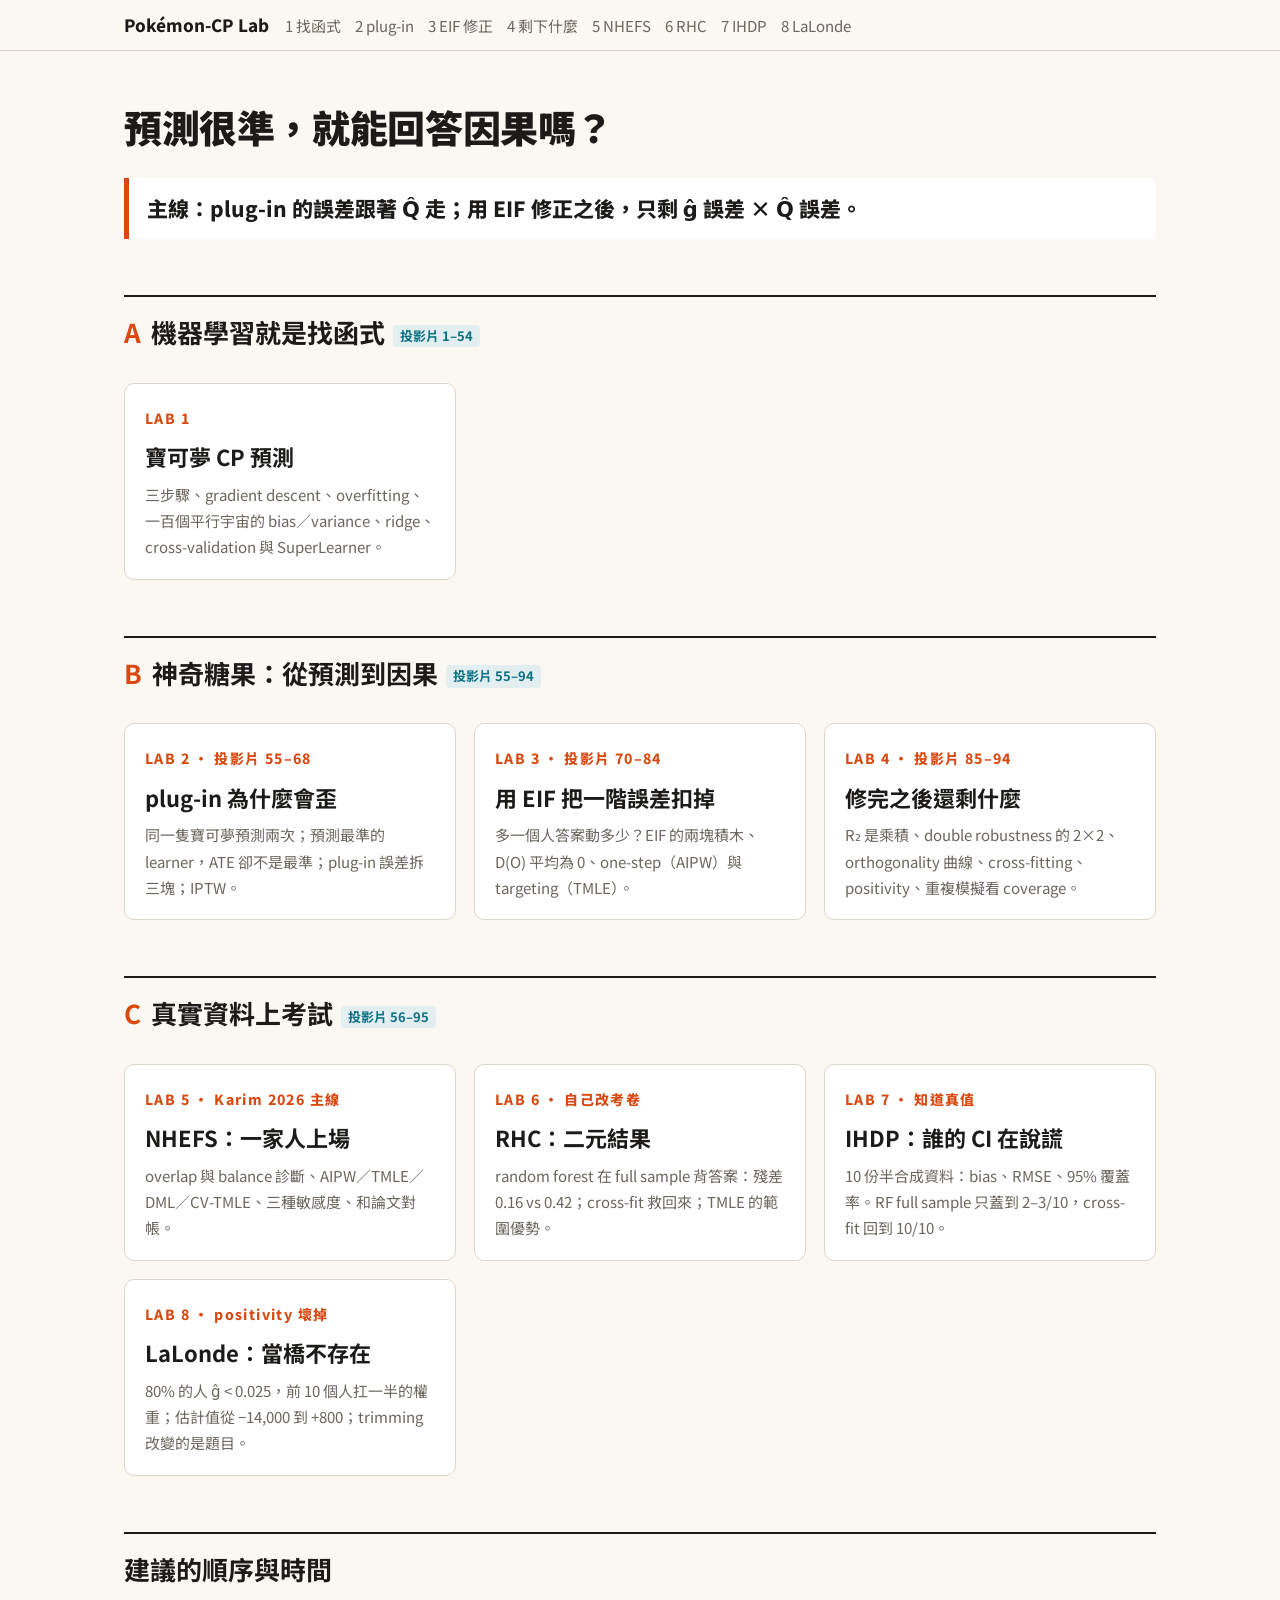
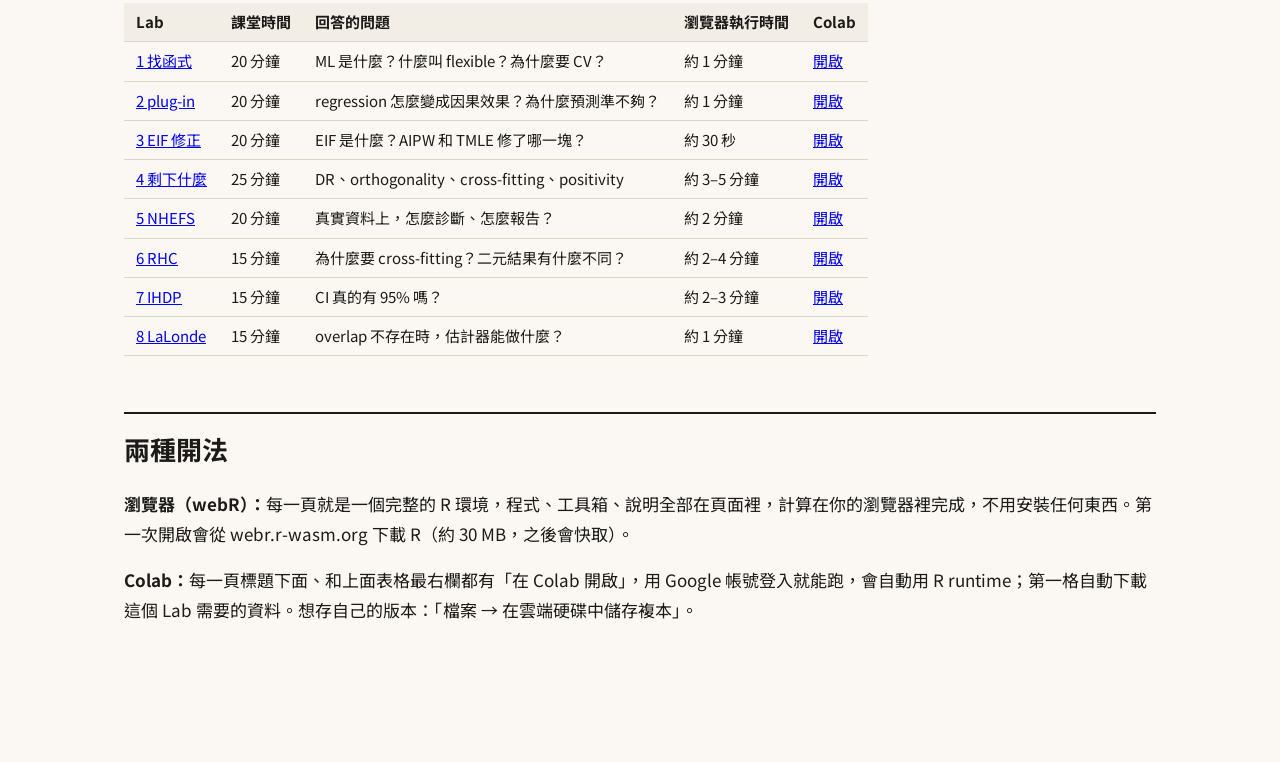
==== index.html @ e5c3b576 "ML" ====
<!doctype html>
<html lang="zh-Hant">
<head>
<meta charset="utf-8">
<meta name="viewport" content="width=device-width, initial-scale=1">
<title>Pokémon-CP Lab</title>
<link rel="preconnect" href="https://fonts.googleapis.com">
<link rel="preconnect" href="https://fonts.gstatic.com" crossorigin>
<link href="https://fonts.googleapis.com/css2?family=JetBrains+Mono:wght@400;600&family=Noto+Sans+TC:wght@400;700;900&display=swap" rel="stylesheet">
<link rel="stylesheet" href="web/style.css?v=8">
</head>
<body>
<header class="top"><div class="wrap">
  <a class="home" href="index.html">Pokémon-CP Lab</a>
  <nav class="labs"><a href="01_ml.html">1 找函式</a><a href="02_plugin.html">2 plug-in</a><a href="03_eif.html">3 EIF 修正</a><a href="04_remainder.html">4 剩下什麼</a><a href="05_nhefs.html">5 NHEFS</a><a href="06_rhc.html">6 RHC</a><a href="07_ihdp.html">7 IHDP</a><a href="08_lalonde.html">8 LaLonde</a></nav>
</div></header>
<main>
<h1>預測很準，就能回答因果嗎？</h1>
<p class="punch">主線：plug-in 的誤差跟著 Q̂ 走；用 EIF 修正之後，只剩 ĝ 誤差 × Q̂ 誤差。</p>

<h2><span class="n">A</span>機器學習就是找函式<span class="slide">投影片 1–54</span></h2>
<div class="cards">
<a class="card" href="01_ml.html"><span class="k">LAB 1</span><h3>寶可夢 CP 預測</h3><p>三步驟、gradient descent、overfitting、一百個平行宇宙的 bias／variance、ridge、cross-validation 與 SuperLearner。</p></a>
</div>

<h2><span class="n">B</span>神奇糖果：從預測到因果<span class="slide">投影片 55–94</span></h2>
<div class="cards">
<a class="card" href="02_plugin.html"><span class="k">LAB 2 · 投影片 55–68</span><h3>plug-in 為什麼會歪</h3><p>同一隻寶可夢預測兩次；預測最準的 learner，ATE 卻不是最準；plug-in 誤差拆三塊；IPTW。</p></a>
<a class="card" href="03_eif.html"><span class="k">LAB 3 · 投影片 70–84</span><h3>用 EIF 把一階誤差扣掉</h3><p>多一個人答案動多少？EIF 的兩塊積木、D(O) 平均為 0、one-step（AIPW）與 targeting（TMLE）。</p></a>
<a class="card" href="04_remainder.html"><span class="k">LAB 4 · 投影片 85–94</span><h3>修完之後還剩什麼</h3><p>R₂ 是乘積、double robustness 的 2×2、orthogonality 曲線、cross-fitting、positivity、重複模擬看 coverage。</p></a>
</div>

<h2><span class="n">C</span>真實資料上考試<span class="slide">投影片 56–95</span></h2>
<div class="cards">
<a class="card" href="05_nhefs.html"><span class="k">LAB 5 · Karim 2026 主線</span><h3>NHEFS：一家人上場</h3><p>overlap 與 balance 診斷、AIPW／TMLE／DML／CV-TMLE、三種敏感度、和論文對帳。</p></a>
<a class="card" href="06_rhc.html"><span class="k">LAB 6 · 自己改考卷</span><h3>RHC：二元結果</h3><p>random forest 在 full sample 背答案：殘差 0.16 vs 0.42；cross-fit 救回來；TMLE 的範圍優勢。</p></a>
<a class="card" href="07_ihdp.html"><span class="k">LAB 7 · 知道真值</span><h3>IHDP：誰的 CI 在說謊</h3><p>10 份半合成資料：bias、RMSE、95% 覆蓋率。RF full sample 只蓋到 2–3/10，cross-fit 回到 10/10。</p></a>
<a class="card" href="08_lalonde.html"><span class="k">LAB 8 · positivity 壞掉</span><h3>LaLonde：當橋不存在</h3><p>80% 的人 ĝ &lt; 0.025，前 10 個人扛一半的權重；估計值從 −14,000 到 +800；trimming 改變的是題目。</p></a>
</div>

<h2>建議的順序與時間</h2>
<table>
<tr><th>Lab</th><th>課堂時間</th><th>回答的問題</th><th>瀏覽器執行時間</th><th>Colab</th></tr>
<tr><td><a href="01_ml.html">1 找函式</a></td><td>20 分鐘</td><td>ML 是什麼？什麼叫 flexible？為什麼要 CV？</td><td>約 1 分鐘</td><td><a href="https://colab.research.google.com/github/kiwi710680/Pokemon-CP/blob/main/colab/01_ml.ipynb" target="_blank" rel="noopener">開啟</a></td></tr>
<tr><td><a href="02_plugin.html">2 plug-in</a></td><td>20 分鐘</td><td>regression 怎麼變成因果效果？為什麼預測準不夠？</td><td>約 1 分鐘</td><td><a href="https://colab.research.google.com/github/kiwi710680/Pokemon-CP/blob/main/colab/02_plugin.ipynb" target="_blank" rel="noopener">開啟</a></td></tr>
<tr><td><a href="03_eif.html">3 EIF 修正</a></td><td>20 分鐘</td><td>EIF 是什麼？AIPW 和 TMLE 修了哪一塊？</td><td>約 30 秒</td><td><a href="https://colab.research.google.com/github/kiwi710680/Pokemon-CP/blob/main/colab/03_eif.ipynb" target="_blank" rel="noopener">開啟</a></td></tr>
<tr><td><a href="04_remainder.html">4 剩下什麼</a></td><td>25 分鐘</td><td>DR、orthogonality、cross-fitting、positivity</td><td>約 3–5 分鐘</td><td><a href="https://colab.research.google.com/github/kiwi710680/Pokemon-CP/blob/main/colab/04_remainder.ipynb" target="_blank" rel="noopener">開啟</a></td></tr>
<tr><td><a href="05_nhefs.html">5 NHEFS</a></td><td>20 分鐘</td><td>真實資料上，怎麼診斷、怎麼報告？</td><td>約 2 分鐘</td><td><a href="https://colab.research.google.com/github/kiwi710680/Pokemon-CP/blob/main/colab/05_nhefs.ipynb" target="_blank" rel="noopener">開啟</a></td></tr>
<tr><td><a href="06_rhc.html">6 RHC</a></td><td>15 分鐘</td><td>為什麼要 cross-fitting？二元結果有什麼不同？</td><td>約 2–4 分鐘</td><td><a href="https://colab.research.google.com/github/kiwi710680/Pokemon-CP/blob/main/colab/06_rhc.ipynb" target="_blank" rel="noopener">開啟</a></td></tr>
<tr><td><a href="07_ihdp.html">7 IHDP</a></td><td>15 分鐘</td><td>CI 真的有 95% 嗎？</td><td>約 2–3 分鐘</td><td><a href="https://colab.research.google.com/github/kiwi710680/Pokemon-CP/blob/main/colab/07_ihdp.ipynb" target="_blank" rel="noopener">開啟</a></td></tr>
<tr><td><a href="08_lalonde.html">8 LaLonde</a></td><td>15 分鐘</td><td>overlap 不存在時，估計器能做什麼？</td><td>約 1 分鐘</td><td><a href="https://colab.research.google.com/github/kiwi710680/Pokemon-CP/blob/main/colab/08_lalonde.ipynb" target="_blank" rel="noopener">開啟</a></td></tr>
</table>

<h2>兩種開法</h2>
<p><b>瀏覽器（webR）：</b>每一頁就是一個完整的 R 環境，程式、工具箱、說明全部在頁面裡，計算在你的瀏覽器裡完成，不用安裝任何東西。第一次開啟會從 webr.r-wasm.org 下載 R（約 30 MB，之後會快取）。</p>
<p><b>Colab：</b>每一頁標題下面、和上面表格最右欄都有「在 Colab 開啟」，用 Google 帳號登入就能跑，會自動用 R runtime；第一格自動下載這個 Lab 需要的資料。想存自己的版本：「檔案 → 在雲端硬碟中儲存複本」。</p>
<!-- 
<h2>資料來源</h2>
<table>
<tr><td>寶可夢</td><td>75 筆 Pokémon GO 紀錄（OpenIntro），課堂切分依投影片重建</td></tr>
<tr><td>神奇糖果</td><td>虛構情境，<code>simulate_candy()</code> 模擬</td></tr>
<tr><td>NHEFS</td><td>CRAN causaldata 套件（MIT）；Hernán &amp; Robins《Causal Inference: What If》</td></tr>
<tr><td>RHC</td><td>Connors et al. (1996) JAMA；Vanderbilt Biostatistics 公開資料（hbiostat.org/data）</td></tr>
<tr><td>IHDP</td><td>Hill (2011) 半合成 benchmark；CEVAE 公開版本 ihdp_npci_1–10</td></tr>
<tr><td>LaLonde</td><td>LaLonde (1986)；Dehejia &amp; Wahba 整理版（users.nber.org/~rdehejia/data）</td></tr>
</table>
<p class="ref">分析方法參考 Karim (2026) <i>Three Routes to One Answer</i> 與其 companion repository（github.com/ehsanx/dml-alternatives）。</p> -->
</main>
</body>
</html>
---- web/style.css ----
:root {
  --bg: #fbf8f3; --ink: #1c1b19; --muted: #6b665e; --rule: #ddd6ca; --panel: #f3eee5;
  --red: #d9480f; --teal: #0b7285; --gold: #e8a317; --code: #fffdf9;
  --sans: "Noto Sans TC", "PingFang TC", "Microsoft JhengHei", system-ui, sans-serif;
  --mono: "JetBrains Mono", Consolas, "SF Mono", Menlo, monospace;
}
* { box-sizing: border-box; }
body { margin: 0; background: var(--bg); color: var(--ink); font-family: var(--sans); line-height: 1.75; font-size: 17px; }
header.top { position: sticky; top: 0; z-index: 5; background: rgba(251,248,243,.94); backdrop-filter: blur(6px); border-bottom: 1px solid var(--rule); }
header.top .wrap { display: flex; align-items: center; gap: 16px; padding: 10px 24px; max-width: 1080px; margin: 0 auto; flex-wrap: wrap; }
header.top a.home { color: var(--ink); font-weight: 800; text-decoration: none; }
nav.labs a { color: var(--muted); text-decoration: none; margin-right: 14px; font-size: 15px; }
nav.labs a[aria-current] { color: var(--red); font-weight: 700; }
#status { margin-left: auto; font-size: 14px; color: var(--muted); }
#status[data-kind="busy"] { color: var(--gold); }
#status[data-kind="ok"] { color: var(--teal); }
#status[data-kind="err"] { color: var(--red); }
main { max-width: 1080px; margin: 0 auto; padding: 24px 24px 120px; }
h1 { font-size: 38px; line-height: 1.25; margin: 28px 0 8px; letter-spacing: -.01em; }
h2 { font-size: 26px; margin: 56px 0 8px; padding-top: 12px; border-top: 2px solid var(--ink); }
h2 .n { color: var(--red); margin-right: 10px; }
p.lead { font-size: 19px; color: var(--muted); margin-top: 0; }
.note { background: var(--panel); border-left: 4px solid var(--gold); padding: 10px 16px; margin: 16px 0; border-radius: 4px; }
.note.warn { border-left-color: var(--red); }
.note.key { border-left-color: var(--teal); }
code { font-family: var(--mono); font-size: .92em; background: var(--panel); padding: 1px 5px; border-radius: 4px; }
.cell { border: 1px solid var(--rule); border-radius: 8px; margin: 18px 0 26px; background: var(--code); overflow: hidden; }
.cell .bar { display: flex; align-items: center; gap: 10px; padding: 6px 10px; background: var(--panel); border-bottom: 1px solid var(--rule); }
.cell .label { font-size: 13px; color: var(--muted); margin-right: auto; }
.cell textarea { display: block; width: 100%; border: 0; resize: vertical; padding: 12px 14px; font-family: var(--mono); font-size: 14px; line-height: 1.55; background: var(--code); color: var(--ink); outline: none; tab-size: 2; min-height: 60px; }
.cell textarea:focus { box-shadow: inset 3px 0 0 var(--teal); }
button { font-family: var(--sans); font-size: 14px; border-radius: 6px; padding: 5px 14px; cursor: pointer; border: 1px solid var(--ink); background: var(--ink); color: #fff; }
button.ghost { background: transparent; color: var(--muted); border-color: var(--rule); }
button:disabled { opacity: .45; cursor: progress; }
#runall { background: var(--red); border-color: var(--red); }
.out:empty { display: none; }
.out { border-top: 1px dashed var(--rule); padding: 10px 14px; background: #fff; }
.out.running::before { content: "執行中…"; color: var(--gold); font-size: 14px; }
.out pre { margin: 0 0 8px; font-family: var(--mono); font-size: 13.5px; line-height: 1.5; white-space: pre-wrap; overflow-x: auto; }
.out pre.has-err { color: #8a5a00; }
.out pre.error { color: var(--red); }
.out canvas { display: block; max-width: 100%; height: auto; margin: 6px 0; border-radius: 4px; }
.out .timing { font-size: 12px; color: var(--muted); text-align: right; }
table { border-collapse: collapse; margin: 12px 0; font-size: 15px; }
th, td { border-bottom: 1px solid var(--rule); padding: 6px 12px; text-align: left; }
th { background: var(--panel); }
td.num { text-align: right; font-variant-numeric: tabular-nums; }
.cards { display: grid; grid-template-columns: repeat(auto-fill, minmax(280px, 1fr)); gap: 18px; margin: 28px 0; }
.card { border: 1px solid var(--rule); border-radius: 10px; padding: 18px 20px; background: #fff; text-decoration: none; color: var(--ink); display: block; }
.card:hover { border-color: var(--ink); }
.card .k { color: var(--red); font-weight: 800; font-size: 14px; letter-spacing: .1em; }
.card h3 { margin: 6px 0; font-size: 22px; }
.card p { margin: 0; color: var(--muted); font-size: 15px; }
@media (max-width: 640px) { body { font-size: 16px; } h1 { font-size: 30px; } main { padding: 16px 16px 80px; } }

/* ── 2026-10 修訂：看什麼／想一想／投影片對照 ── */
.slide { display: inline-block; font-size: 13px; font-weight: 700; color: var(--teal); background: #E3EEF0; border-radius: 4px; padding: 0 7px; margin-left: 8px; vertical-align: middle; }
.look { background: #fff; border: 1px solid var(--rule); border-left: 4px solid var(--teal); border-radius: 6px; padding: 10px 16px; margin: 4px 0 18px; }
.look b:first-child { color: var(--teal); }
.look ul { margin: 6px 0 0; padding-left: 22px; }
details.think { background: var(--panel); border-radius: 6px; padding: 10px 16px; margin: 12px 0 22px; }
details.think summary { cursor: pointer; font-weight: 700; color: var(--red); }
details.think summary::marker { color: var(--red); }
details.think[open] summary { margin-bottom: 6px; }
.map { width: 100%; font-size: 14.5px; }
.map td:first-child { white-space: nowrap; color: var(--muted); }
.ref { font-size: 14px; color: var(--muted); }
.kpi { display: flex; gap: 28px; flex-wrap: wrap; margin: 10px 0 18px; }
.kpi div { min-width: 140px; }
.kpi .v { font-size: 30px; font-weight: 800; font-variant-numeric: tabular-nums; }
.kpi .l { font-size: 13px; color: var(--muted); }
.punch { font-size: 21px; font-weight: 800; border-top: 2px solid var(--ink); border-bottom: 2px solid var(--ink); padding: 12px 0; margin: 28px 0; }
.toc { columns: 2; font-size: 15px; margin: 8px 0 20px; }
.toc a { color: var(--ink); text-decoration: none; }
.toc a:hover { color: var(--red); }
@media (max-width: 640px) { .toc { columns: 1; } }

/* ── Pokemon-CP: toolbox cell and download link ── */
details.toolbox { border: 1px dashed var(--rule); border-radius: 8px; padding: 8px 14px; margin: 18px 0 8px; background: var(--panel); }
details.toolbox summary { cursor: pointer; font-size: 15px; color: var(--muted); }
details.toolbox[open] summary { margin-bottom: 4px; }
details.toolbox .cell { margin: 8px 0 4px; }
.dl { margin-left: 14px; font-size: 14px; }
.dl a { color: var(--teal); }
.look p { margin: 6px 0; }

/* ── review pass: titles, actions, pager, code readability ── */
:root { color-scheme: light; }
code, .cell textarea, .out pre { font-variant-ligatures: none; font-feature-settings: "liga" 0, "calt" 0; }   /* show "<-" as typed, not as an arrow */
.cell textarea { white-space: pre; overflow-x: auto; }
p.kicker { margin: 28px 0 0; font-size: 15px; font-weight: 700; letter-spacing: .06em; color: var(--red); }
p.kicker + h1 { margin-top: 4px; }
h1 { font-weight: 900; }
.actions { display: flex; flex-wrap: wrap; align-items: center; gap: 10px 14px; margin: 14px 0 6px; }
.actions .time { font-size: 14px; color: var(--muted); }
.actions a.colab { font-size: 14px; font-weight: 700; color: var(--ink); text-decoration: none; border: 1px solid var(--ink); border-radius: 6px; padding: 4px 12px; }
.actions a.colab::before { content: "▸ "; color: var(--gold); }
.actions a.colab:hover { background: var(--ink); color: #fff; }
.actions a.dl { font-size: 14px; color: var(--muted); }
nav.pager { display: flex; justify-content: space-between; gap: 12px; margin: 64px 0 0; padding-top: 18px; border-top: 2px solid var(--ink); }
nav.pager a { color: var(--ink); font-weight: 700; text-decoration: none; padding: 8px 14px; border: 1px solid var(--rule); border-radius: 8px; background: #fff; }
nav.pager a:hover { border-color: var(--ink); }
@media (max-width: 640px) { #status { width: 100%; margin-left: 0; } nav.labs a { margin-right: 10px; } p.kicker { margin-top: 16px; } }
.punch { border: 0; border-left: 5px solid var(--red); background: #fff; padding: 12px 18px; border-radius: 0 6px 6px 0; }
nav.labs a { white-space: nowrap; display: inline-block; }

/* ── CodeMirror 6 code cells (R syntax colors + line numbers) ── */
.cell .cm-editor { background: var(--code); font-size: 14px; }
.cell .cm-editor.cm-focused { outline: none; box-shadow: inset 0 0 0 1px var(--teal); }
.cell .cm-scroller { font-family: var(--mono); line-height: 1.55; font-variant-ligatures: none; font-feature-settings: "liga" 0, "calt" 0; }
.cell .cm-content { padding: 12px 0; caret-color: var(--ink); }
.cell .cm-line { padding: 0 14px 0 10px; }
.cell .cm-gutters { background: var(--panel); color: #a39b8e; border-right: 1px solid var(--rule); }
.cell .cm-lineNumbers .cm-gutterElement { padding: 0 8px 0 12px; min-width: 32px; }
.cell .cm-matchingBracket { background: #e3eef0; outline: 1px solid #b7d3d8; }
.cell .cm-selectionBackground, .cell .cm-focused .cm-selectionBackground { background: #d8e6ea !important; }
@media (max-width: 640px) { header.top { position: static; } header.top .wrap { padding: 8px 16px; gap: 4px 12px; } nav.labs a { font-size: 14px; } }
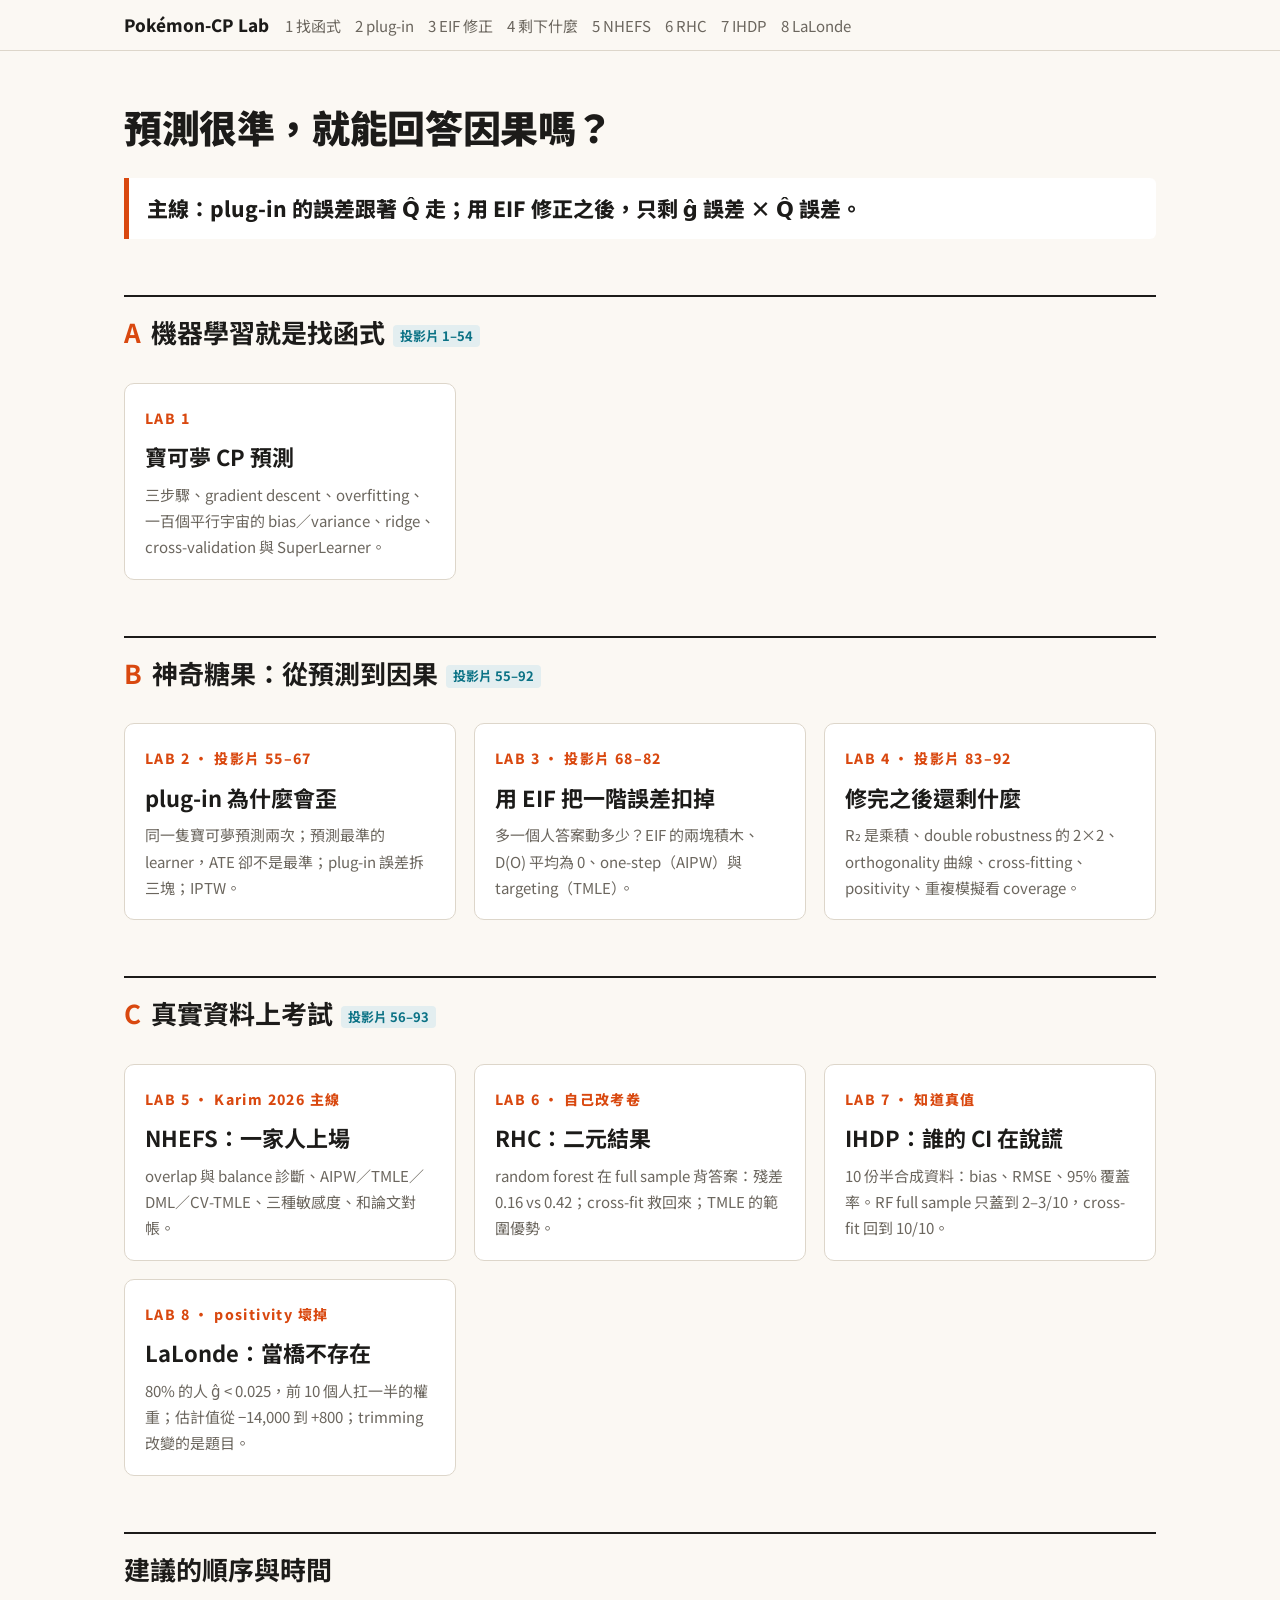
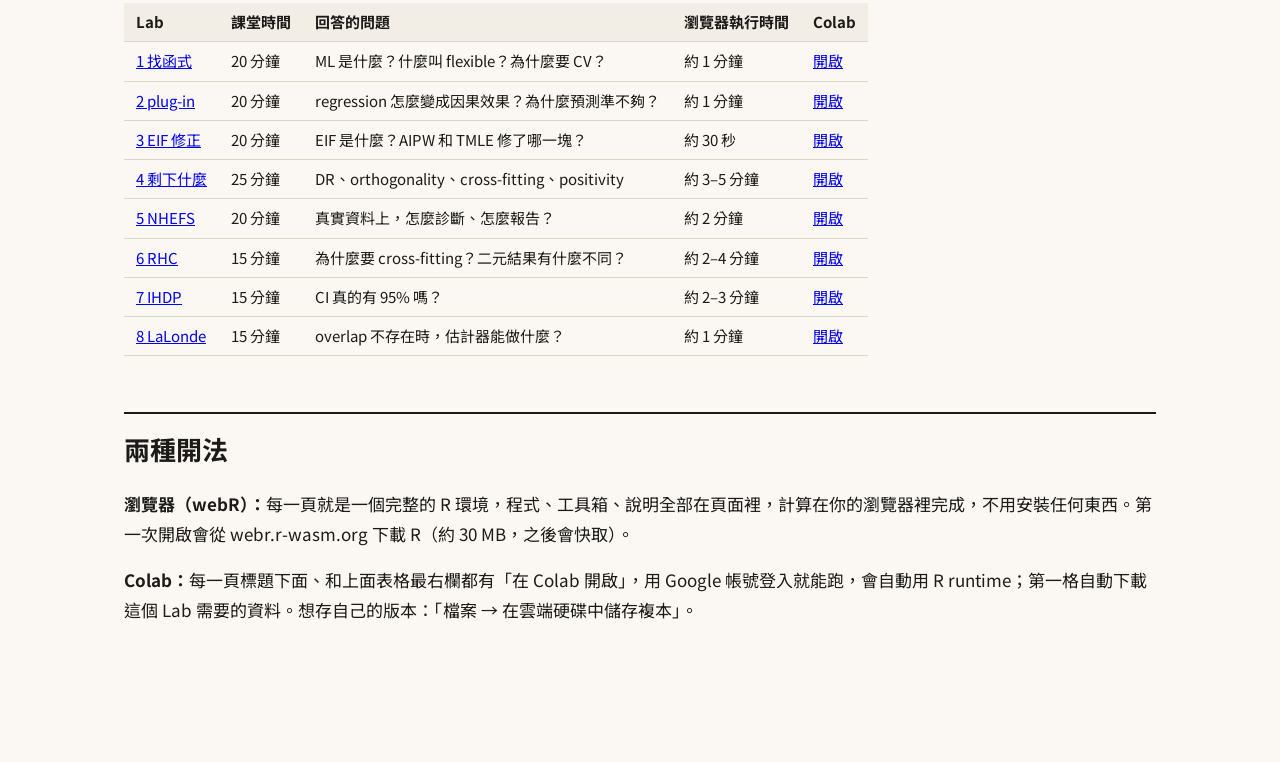
==== commit 3b3f03dc: "Updated" ====
--- a/index.html
+++ b/index.html
@@ -23,14 +23,14 @@
 <a class="card" href="01_ml.html"><span class="k">LAB 1</span><h3>寶可夢 CP 預測</h3><p>三步驟、gradient descent、overfitting、一百個平行宇宙的 bias／variance、ridge、cross-validation 與 SuperLearner。</p></a>
 </div>
 
-<h2><span class="n">B</span>神奇糖果：從預測到因果<span class="slide">投影片 55–94</span></h2>
+<h2><span class="n">B</span>神奇糖果：從預測到因果<span class="slide">投影片 55–92</span></h2>
 <div class="cards">
-<a class="card" href="02_plugin.html"><span class="k">LAB 2 · 投影片 55–68</span><h3>plug-in 為什麼會歪</h3><p>同一隻寶可夢預測兩次；預測最準的 learner，ATE 卻不是最準；plug-in 誤差拆三塊；IPTW。</p></a>
-<a class="card" href="03_eif.html"><span class="k">LAB 3 · 投影片 70–84</span><h3>用 EIF 把一階誤差扣掉</h3><p>多一個人答案動多少？EIF 的兩塊積木、D(O) 平均為 0、one-step（AIPW）與 targeting（TMLE）。</p></a>
-<a class="card" href="04_remainder.html"><span class="k">LAB 4 · 投影片 85–94</span><h3>修完之後還剩什麼</h3><p>R₂ 是乘積、double robustness 的 2×2、orthogonality 曲線、cross-fitting、positivity、重複模擬看 coverage。</p></a>
+<a class="card" href="02_plugin.html"><span class="k">LAB 2 · 投影片 55–67</span><h3>plug-in 為什麼會歪</h3><p>同一隻寶可夢預測兩次；預測最準的 learner，ATE 卻不是最準；plug-in 誤差拆三塊；IPTW。</p></a>
+<a class="card" href="03_eif.html"><span class="k">LAB 3 · 投影片 68–82</span><h3>用 EIF 把一階誤差扣掉</h3><p>多一個人答案動多少？EIF 的兩塊積木、D(O) 平均為 0、one-step（AIPW）與 targeting（TMLE）。</p></a>
+<a class="card" href="04_remainder.html"><span class="k">LAB 4 · 投影片 83–92</span><h3>修完之後還剩什麼</h3><p>R₂ 是乘積、double robustness 的 2×2、orthogonality 曲線、cross-fitting、positivity、重複模擬看 coverage。</p></a>
 </div>
 
-<h2><span class="n">C</span>真實資料上考試<span class="slide">投影片 56–95</span></h2>
+<h2><span class="n">C</span>真實資料上考試<span class="slide">投影片 56–93</span></h2>
 <div class="cards">
 <a class="card" href="05_nhefs.html"><span class="k">LAB 5 · Karim 2026 主線</span><h3>NHEFS：一家人上場</h3><p>overlap 與 balance 診斷、AIPW／TMLE／DML／CV-TMLE、三種敏感度、和論文對帳。</p></a>
 <a class="card" href="06_rhc.html"><span class="k">LAB 6 · 自己改考卷</span><h3>RHC：二元結果</h3><p>random forest 在 full sample 背答案：殘差 0.16 vs 0.42；cross-fit 救回來；TMLE 的範圍優勢。</p></a>
